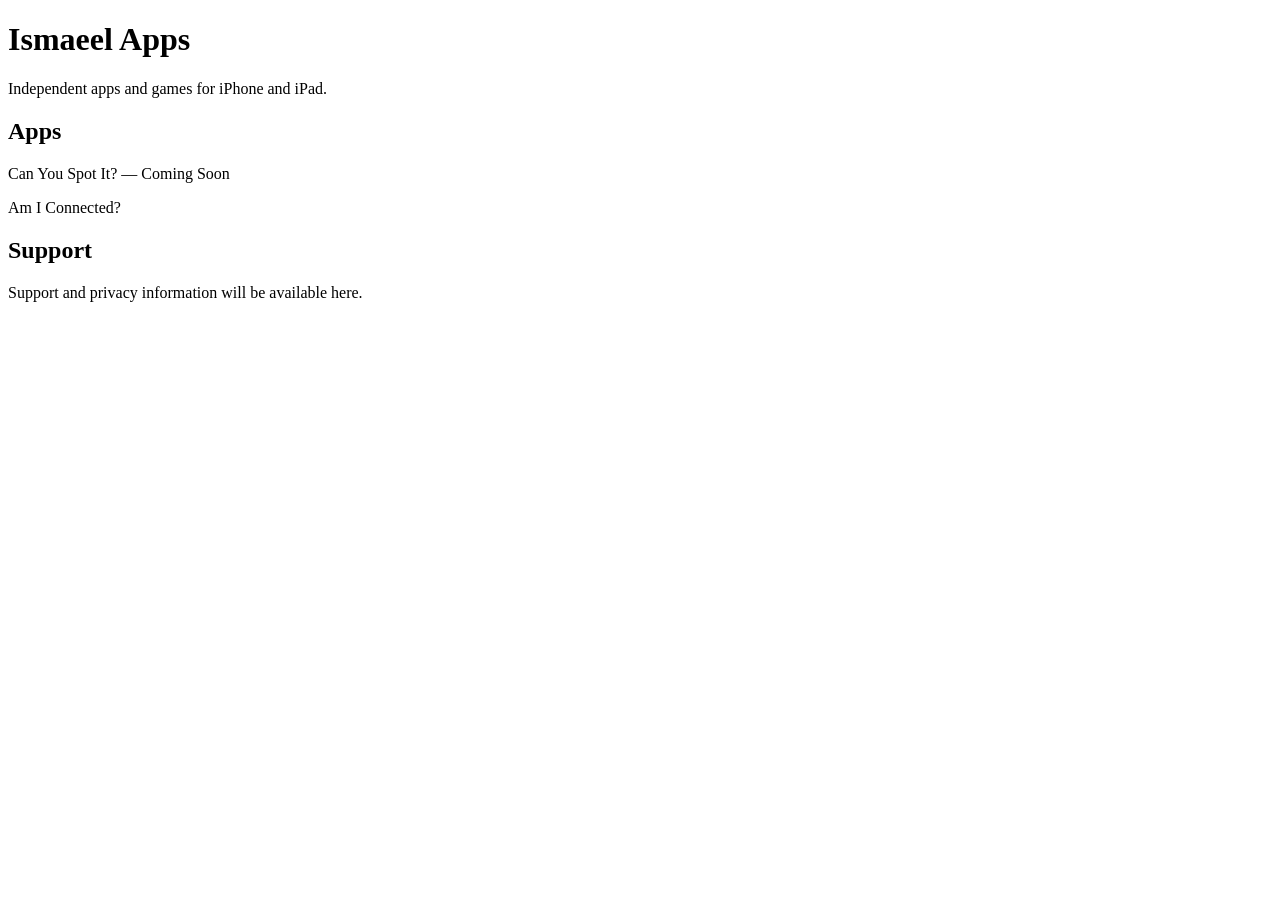
==== index.html @ 02c908ca "Create index.html" ====
<!DOCTYPE html>
<html lang="en">
<head>
  <meta charset="UTF-8">
  <meta name="viewport" content="width=device-width, initial-scale=1.0">
  <title>Ismaeel Apps</title>
</head>
<body>
  <h1>Ismaeel Apps</h1>
  <p>Independent apps and games for iPhone and iPad.</p>

  <h2>Apps</h2>
  <p>Can You Spot It? — Coming Soon</p>
  <p>Am I Connected?</p>

  <h2>Support</h2>
  <p>Support and privacy information will be available here.</p>
</body>
</html>
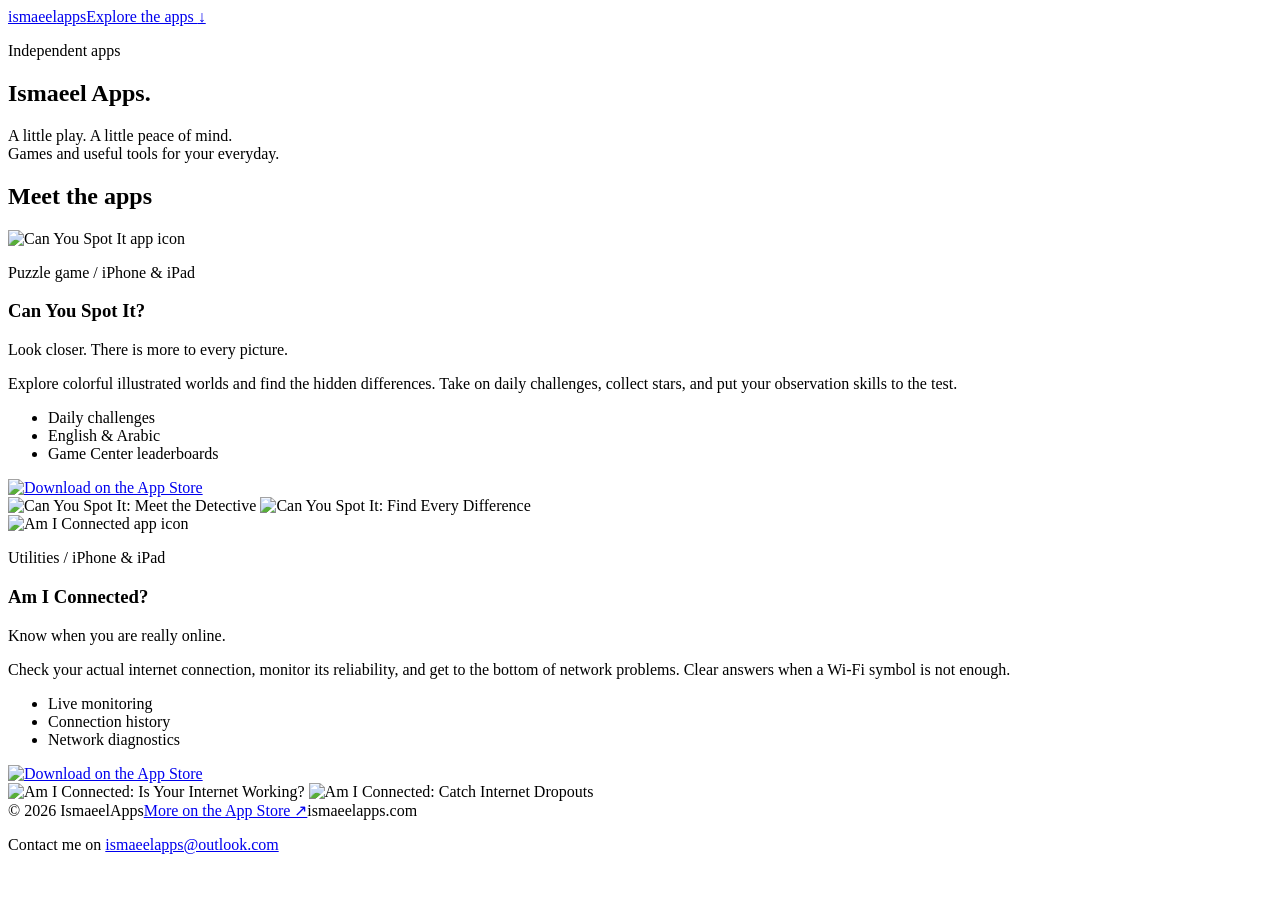
==== commit a54fd5e0: "Update index.html" ====
--- a/index.html
+++ b/index.html
@@ -1,19 +1,56 @@
-<!DOCTYPE html>
+<!doctype html>
 <html lang="en">
 <head>
-  <meta charset="UTF-8">
-  <meta name="viewport" content="width=device-width, initial-scale=1.0">
+  <meta charset="utf-8">
+  <meta name="viewport" content="width=device-width, initial-scale=1">
+  <meta name="description" content="Discover Can You Spot It? and Am I Connected? Games and useful tools for iPhone and iPad, by Ismaeel.">
   <title>Ismaeel Apps</title>
+  <link rel="stylesheet" href="styles.css">
 </head>
 <body>
-  <h1>Ismaeel Apps</h1>
-  <p>Independent apps and games for iPhone and iPad.</p>
-
-  <h2>Apps</h2>
-  <p>Can You Spot It? — Coming Soon</p>
-  <p>Am I Connected?</p>
-
-  <h2>Support</h2>
-  <p>Support and privacy information will be available here.</p>
+  <header class="masthead"><a class="brand" href="./" aria-label="Ismaeel Apps home">ismaeel<span>apps</span></a><a class="nav-link" href="#apps-title">Explore the apps <span aria-hidden="true">&#8595;</span></a></header>
+  <main>
+    <section class="intro" aria-labelledby="page-title">
+      <p class="eyebrow">Independent apps</p>
+      <h1 id="page-title">Ismaeel Apps<span class="period">.</span></h1>
+      <p class="intro-copy">A little play. A little peace of mind.<br>Games and useful tools for your everyday.</p>
+    </section>
+    <section class="apps" aria-labelledby="apps-title">
+      <div class="section-heading"><h2 id="apps-title">Meet the apps</h2></div>
+      <div id="app-list">
+        <article class="app spot">
+          <div class="app-copy">
+            <img class="app-icon" width="80" height="80" src="https://is1-ssl.mzstatic.com/image/thumb/Purple211/v4/a8/b0/1e/a8b01e7c-1949-224f-ed7f-9a76bd632468/AppIcon-1x_U007epad-0-1-85-220-0.png/512x512bb.jpg" alt="Can You Spot It app icon">
+            <p class="category">Puzzle game <span>/</span> iPhone &amp; iPad</p>
+            <h3>Can You Spot It?</h3>
+            <p>Look closer. There is more to every picture.</p>
+            <p class="description">Explore colorful illustrated worlds and find the hidden differences. Take on daily challenges, collect stars, and put your observation skills to the test.</p>
+            <ul class="features"><li>Daily challenges</li><li>English &amp; Arabic</li><li>Game Center leaderboards</li></ul>
+            <a class="store-link" href="https://apps.apple.com/qa/app/can-you-spot-it/id6802761609" aria-label="Download Can You Spot It on the App Store"><img src="https://developer.apple.com/assets/elements/badges/download-on-the-app-store.svg" width="119.66407" height="40" alt="Download on the App Store"></a>
+          </div>
+          <div class="screenshots spot-screens" aria-label="Can You Spot It screenshots">
+            <img width="221" height="480" src="https://is1-ssl.mzstatic.com/image/thumb/PurpleSource211/v4/75/97/8a/75978af8-affd-7e98-b9e9-9145c340a76f/00-Meet-The-Detective.jpg/320x480bb.jpg" alt="Can You Spot It: Meet the Detective">
+            <img width="221" height="480" src="https://is1-ssl.mzstatic.com/image/thumb/PurpleSource221/v4/94/b0/dc/94b0dc63-77b8-62f3-1cd2-6d41b727a086/01-Find-Every-Difference.jpg/320x480bb.jpg" alt="Can You Spot It: Find Every Difference">
+          </div>
+        </article>
+        <article class="app connected">
+          <div class="app-copy">
+            <img class="app-icon" width="80" height="80" loading="lazy" src="https://is1-ssl.mzstatic.com/image/thumb/Purple221/v4/ae/04/3c/ae043ca4-0691-0d8d-d878-424b7f5f40a4/AppIcon-1x_U007emarketing-0-8-0-85-220-0.png/512x512bb.jpg" alt="Am I Connected app icon">
+            <p class="category">Utilities <span>/</span> iPhone &amp; iPad</p>
+            <h3>Am I Connected?</h3>
+            <p>Know when you are really online.</p>
+            <p class="description">Check your actual internet connection, monitor its reliability, and get to the bottom of network problems. Clear answers when a Wi-Fi symbol is not enough.</p>
+            <ul class="features"><li>Live monitoring</li><li>Connection history</li><li>Network diagnostics</li></ul>
+            <a class="store-link" href="https://apps.apple.com/qa/app/am-i-connected/id6765959045" aria-label="Download Am I Connected on the App Store"><img src="https://developer.apple.com/assets/elements/badges/download-on-the-app-store.svg" width="119.66407" height="40" alt="Download on the App Store"></a>
+          </div>
+          <div class="screenshots connected-screens" aria-label="Am I Connected screenshots">
+            <img width="221" height="480" loading="lazy" src="https://is1-ssl.mzstatic.com/image/thumb/PurpleSource211/v4/3c/90/d8/3c90d848-bd65-4771-0c49-0da9e0ddbe59/01-is-your-internet-working-appstore.png/320x480bb.jpg" alt="Am I Connected: Is Your Internet Working?">
+            <img width="221" height="480" loading="lazy" src="https://is1-ssl.mzstatic.com/image/thumb/PurpleSource211/v4/8d/c0/3b/8dc03b80-821b-608f-54ad-b7df7b22c695/03-catch-internet-dropouts-appstore.png/320x480bb.jpg" alt="Am I Connected: Catch Internet Dropouts">
+          </div>
+        </article>
+      </div>
+    </section>
+  </main>
+  <footer><span>&copy; 2026 IsmaeelApps</span><a href="https://apps.apple.com/qa/developer/ismaeel-alkassas/id1476117274">More on the App Store &#8599;</a><span>ismaeelapps.com</span><p class="contact">Contact me on <a href="mailto:ismaeelapps@outlook.com">ismaeelapps@outlook.com</a></p></footer>
 </body>
 </html>
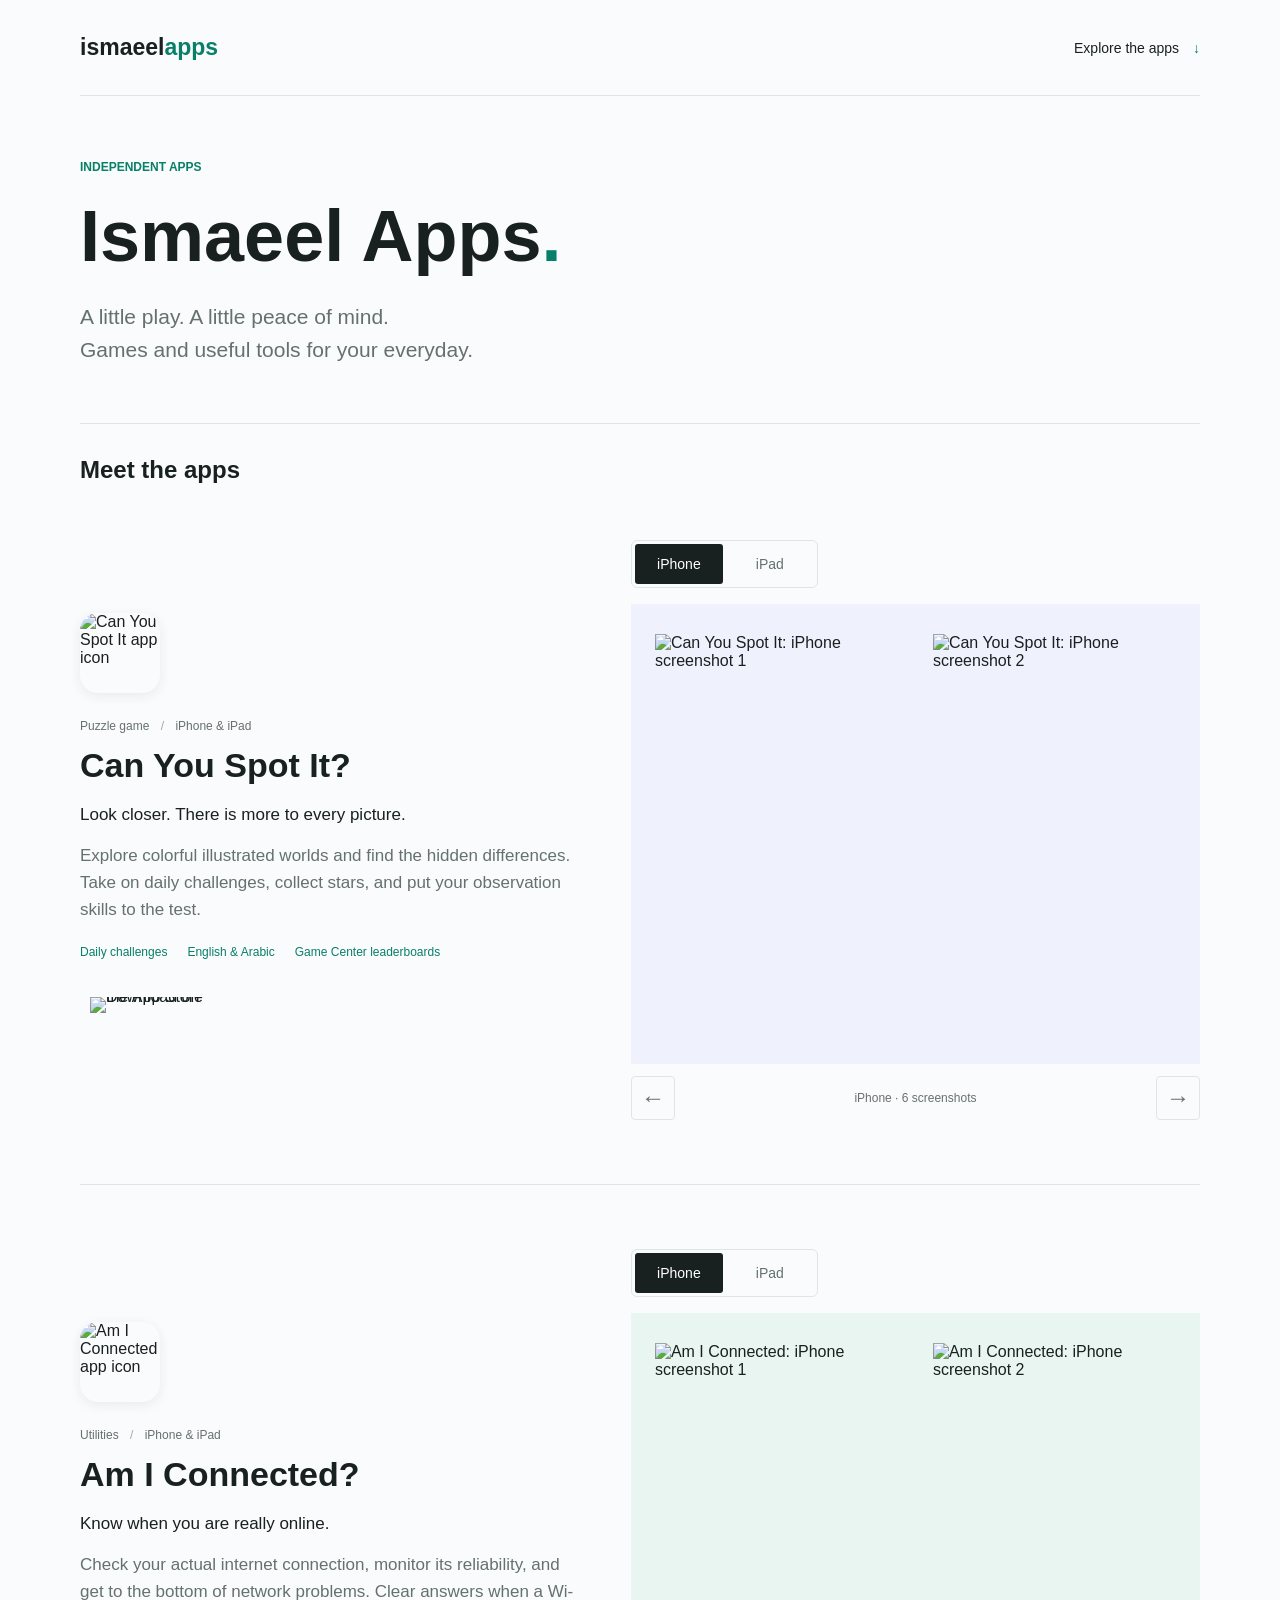
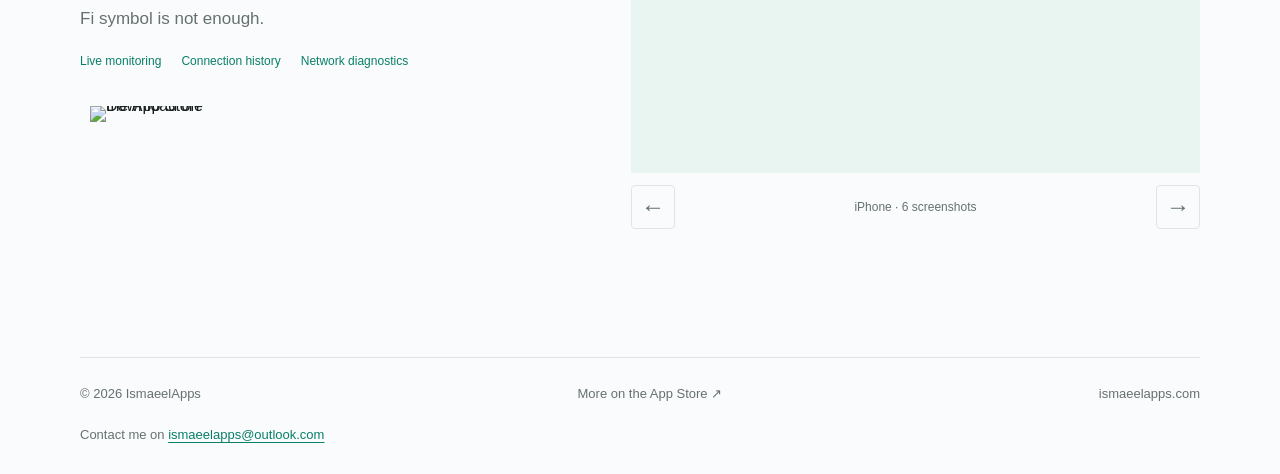
==== commit 794602b2: "Add files via upload" ====
--- a/index.html
+++ b/index.html
@@ -28,9 +28,23 @@
             <ul class="features"><li>Daily challenges</li><li>English &amp; Arabic</li><li>Game Center leaderboards</li></ul>
             <a class="store-link" href="https://apps.apple.com/qa/app/can-you-spot-it/id6802761609" aria-label="Download Can You Spot It on the App Store"><img src="https://developer.apple.com/assets/elements/badges/download-on-the-app-store.svg" width="119.66407" height="40" alt="Download on the App Store"></a>
           </div>
-          <div class="screenshots spot-screens" aria-label="Can You Spot It screenshots">
-            <img width="221" height="480" src="https://is1-ssl.mzstatic.com/image/thumb/PurpleSource211/v4/75/97/8a/75978af8-affd-7e98-b9e9-9145c340a76f/00-Meet-The-Detective.jpg/320x480bb.jpg" alt="Can You Spot It: Meet the Detective">
-            <img width="221" height="480" src="https://is1-ssl.mzstatic.com/image/thumb/PurpleSource221/v4/94/b0/dc/94b0dc63-77b8-62f3-1cd2-6d41b727a086/01-Find-Every-Difference.jpg/320x480bb.jpg" alt="Can You Spot It: Find Every Difference">
+          <div class="gallery" aria-label="Can You Spot It screenshots">
+            <div class="device-switch" role="group" aria-label="Screenshot device"><button type="button" data-device="iPhone" aria-pressed="true">iPhone</button><button type="button" data-device="iPad" aria-pressed="false">iPad</button></div>
+            <div class="screenshots spot-screens" tabindex="0" aria-label="Screenshot gallery">
+              <a class="screenshot" href="https://is1-ssl.mzstatic.com/image/thumb/PurpleSource211/v4/75/97/8a/75978af8-affd-7e98-b9e9-9145c340a76f/00-Meet-The-Detective.jpg/1200x1600bb.jpg" aria-label="Open Can You Spot It: iPhone screenshot 1"><img loading="lazy" src="https://is1-ssl.mzstatic.com/image/thumb/PurpleSource211/v4/75/97/8a/75978af8-affd-7e98-b9e9-9145c340a76f/00-Meet-The-Detective.jpg/320x480bb.jpg" alt="Can You Spot It: iPhone screenshot 1" width="221" height="480"></a>
+              <a class="screenshot" href="https://is1-ssl.mzstatic.com/image/thumb/PurpleSource221/v4/94/b0/dc/94b0dc63-77b8-62f3-1cd2-6d41b727a086/01-Find-Every-Difference.jpg/1200x1600bb.jpg" aria-label="Open Can You Spot It: iPhone screenshot 2"><img loading="lazy" src="https://is1-ssl.mzstatic.com/image/thumb/PurpleSource221/v4/94/b0/dc/94b0dc63-77b8-62f3-1cd2-6d41b727a086/01-Find-Every-Difference.jpg/320x480bb.jpg" alt="Can You Spot It: iPhone screenshot 2" width="221" height="480"></a>
+              <a class="screenshot" href="https://is1-ssl.mzstatic.com/image/thumb/PurpleSource221/v4/15/35/be/1535be8a-b15e-f356-abf7-9a5cdc4830b6/02-Explore-Colorful-Worlds.jpg/1200x1600bb.jpg" aria-label="Open Can You Spot It: iPhone screenshot 3"><img loading="lazy" src="https://is1-ssl.mzstatic.com/image/thumb/PurpleSource221/v4/15/35/be/1535be8a-b15e-f356-abf7-9a5cdc4830b6/02-Explore-Colorful-Worlds.jpg/320x480bb.jpg" alt="Can You Spot It: iPhone screenshot 3" width="221" height="480"></a>
+              <a class="screenshot" href="https://is1-ssl.mzstatic.com/image/thumb/PurpleSource211/v4/b2/6b/80/b26b80a0-1e54-7354-2341-88b84ea3dfa5/03-Daily-Challenge.jpg/1200x1600bb.jpg" aria-label="Open Can You Spot It: iPhone screenshot 4"><img loading="lazy" src="https://is1-ssl.mzstatic.com/image/thumb/PurpleSource211/v4/b2/6b/80/b26b80a0-1e54-7354-2341-88b84ea3dfa5/03-Daily-Challenge.jpg/320x480bb.jpg" alt="Can You Spot It: iPhone screenshot 4" width="221" height="480"></a>
+              <a class="screenshot" href="https://is1-ssl.mzstatic.com/image/thumb/PurpleSource211/v4/27/7f/f6/277ff67b-33d2-04c2-9224-59fd14406a17/04-Detective-Tools.jpg/1200x1600bb.jpg" aria-label="Open Can You Spot It: iPhone screenshot 5"><img loading="lazy" src="https://is1-ssl.mzstatic.com/image/thumb/PurpleSource211/v4/27/7f/f6/277ff67b-33d2-04c2-9224-59fd14406a17/04-Detective-Tools.jpg/320x480bb.jpg" alt="Can You Spot It: iPhone screenshot 5" width="221" height="480"></a>
+              <a class="screenshot" href="https://is1-ssl.mzstatic.com/image/thumb/PurpleSource221/v4/55/88/a1/5588a190-916a-b90b-9d4a-b7362fd50c9d/05-Climb-The-Rankings.jpg/1200x1600bb.jpg" aria-label="Open Can You Spot It: iPhone screenshot 6"><img loading="lazy" src="https://is1-ssl.mzstatic.com/image/thumb/PurpleSource221/v4/55/88/a1/5588a190-916a-b90b-9d4a-b7362fd50c9d/05-Climb-The-Rankings.jpg/320x480bb.jpg" alt="Can You Spot It: iPhone screenshot 6" width="221" height="480"></a>
+              <a class="screenshot" href="https://is1-ssl.mzstatic.com/image/thumb/PurpleSource221/v4/ae/fe/3d/aefe3d36-7683-487b-d402-99b6d0785a97/00-Meet-The-Detective.jpg/1200x1600bb.jpg" aria-label="Open Can You Spot It: iPad screenshot 1"><img loading="lazy" src="https://is1-ssl.mzstatic.com/image/thumb/PurpleSource221/v4/ae/fe/3d/aefe3d36-7683-487b-d402-99b6d0785a97/00-Meet-The-Detective.jpg/360x480bb.jpg" alt="Can You Spot It: iPad screenshot 1" width="221" height="480"></a>
+              <a class="screenshot" href="https://is1-ssl.mzstatic.com/image/thumb/PurpleSource221/v4/84/3b/db/843bdb99-44bb-6a54-c8d3-354768cd50de/01-Find-Every-Difference.jpg/1200x1600bb.jpg" aria-label="Open Can You Spot It: iPad screenshot 2"><img loading="lazy" src="https://is1-ssl.mzstatic.com/image/thumb/PurpleSource221/v4/84/3b/db/843bdb99-44bb-6a54-c8d3-354768cd50de/01-Find-Every-Difference.jpg/360x480bb.jpg" alt="Can You Spot It: iPad screenshot 2" width="221" height="480"></a>
+              <a class="screenshot" href="https://is1-ssl.mzstatic.com/image/thumb/PurpleSource221/v4/1c/69/58/1c6958cf-cc42-bdd3-b142-69fca5d3bac6/02-Explore-Colorful-Worlds.jpg/1200x1600bb.jpg" aria-label="Open Can You Spot It: iPad screenshot 3"><img loading="lazy" src="https://is1-ssl.mzstatic.com/image/thumb/PurpleSource221/v4/1c/69/58/1c6958cf-cc42-bdd3-b142-69fca5d3bac6/02-Explore-Colorful-Worlds.jpg/360x480bb.jpg" alt="Can You Spot It: iPad screenshot 3" width="221" height="480"></a>
+              <a class="screenshot" href="https://is1-ssl.mzstatic.com/image/thumb/PurpleSource221/v4/d2/11/0b/d2110bc6-b822-6116-812f-8ca8fb0efe3c/03-Daily-Challenge.jpg/1200x1600bb.jpg" aria-label="Open Can You Spot It: iPad screenshot 4"><img loading="lazy" src="https://is1-ssl.mzstatic.com/image/thumb/PurpleSource221/v4/d2/11/0b/d2110bc6-b822-6116-812f-8ca8fb0efe3c/03-Daily-Challenge.jpg/360x480bb.jpg" alt="Can You Spot It: iPad screenshot 4" width="221" height="480"></a>
+              <a class="screenshot" href="https://is1-ssl.mzstatic.com/image/thumb/PurpleSource211/v4/11/ae/1d/11ae1d9b-b989-f078-371a-2d34d14e59e6/04-Detective-Tools.jpg/1200x1600bb.jpg" aria-label="Open Can You Spot It: iPad screenshot 5"><img loading="lazy" src="https://is1-ssl.mzstatic.com/image/thumb/PurpleSource211/v4/11/ae/1d/11ae1d9b-b989-f078-371a-2d34d14e59e6/04-Detective-Tools.jpg/360x480bb.jpg" alt="Can You Spot It: iPad screenshot 5" width="221" height="480"></a>
+              <a class="screenshot" href="https://is1-ssl.mzstatic.com/image/thumb/PurpleSource221/v4/63/95/f1/6395f13e-9523-a1c6-fed7-b00e614029db/05-Climb-The-Rankings.jpg/1200x1600bb.jpg" aria-label="Open Can You Spot It: iPad screenshot 6"><img loading="lazy" src="https://is1-ssl.mzstatic.com/image/thumb/PurpleSource221/v4/63/95/f1/6395f13e-9523-a1c6-fed7-b00e614029db/05-Climb-The-Rankings.jpg/360x480bb.jpg" alt="Can You Spot It: iPad screenshot 6" width="221" height="480"></a>
+            </div>
+            <div class="gallery-controls"><button type="button" data-step="-1" aria-label="Previous screenshot" title="Previous screenshot">&#8592;</button><span>iPhone &amp; iPad <span aria-hidden="true">&middot;</span> 12 screenshots</span><button type="button" data-step="1" aria-label="Next screenshot" title="Next screenshot">&#8594;</button></div>
           </div>
         </article>
         <article class="app connected">
@@ -43,14 +57,91 @@
             <ul class="features"><li>Live monitoring</li><li>Connection history</li><li>Network diagnostics</li></ul>
             <a class="store-link" href="https://apps.apple.com/qa/app/am-i-connected/id6765959045" aria-label="Download Am I Connected on the App Store"><img src="https://developer.apple.com/assets/elements/badges/download-on-the-app-store.svg" width="119.66407" height="40" alt="Download on the App Store"></a>
           </div>
-          <div class="screenshots connected-screens" aria-label="Am I Connected screenshots">
-            <img width="221" height="480" loading="lazy" src="https://is1-ssl.mzstatic.com/image/thumb/PurpleSource211/v4/3c/90/d8/3c90d848-bd65-4771-0c49-0da9e0ddbe59/01-is-your-internet-working-appstore.png/320x480bb.jpg" alt="Am I Connected: Is Your Internet Working?">
-            <img width="221" height="480" loading="lazy" src="https://is1-ssl.mzstatic.com/image/thumb/PurpleSource211/v4/8d/c0/3b/8dc03b80-821b-608f-54ad-b7df7b22c695/03-catch-internet-dropouts-appstore.png/320x480bb.jpg" alt="Am I Connected: Catch Internet Dropouts">
+          <div class="gallery" aria-label="Am I Connected screenshots">
+            <div class="device-switch" role="group" aria-label="Screenshot device"><button type="button" data-device="iPhone" aria-pressed="true">iPhone</button><button type="button" data-device="iPad" aria-pressed="false">iPad</button></div>
+            <div class="screenshots connected-screens" tabindex="0" aria-label="Screenshot gallery">
+              <a class="screenshot" href="https://is1-ssl.mzstatic.com/image/thumb/PurpleSource211/v4/3c/90/d8/3c90d848-bd65-4771-0c49-0da9e0ddbe59/01-is-your-internet-working-appstore.png/1200x1600bb.jpg" aria-label="Open Am I Connected: iPhone screenshot 1"><img loading="lazy" src="https://is1-ssl.mzstatic.com/image/thumb/PurpleSource211/v4/3c/90/d8/3c90d848-bd65-4771-0c49-0da9e0ddbe59/01-is-your-internet-working-appstore.png/320x480bb.jpg" alt="Am I Connected: iPhone screenshot 1" width="221" height="480"></a>
+              <a class="screenshot" href="https://is1-ssl.mzstatic.com/image/thumb/PurpleSource211/v4/16/f7/0f/16f70f6c-5104-f13d-dfe7-53f583fc3b3f/02-test-your-speed-appstore.png/1200x1600bb.jpg" aria-label="Open Am I Connected: iPhone screenshot 2"><img loading="lazy" src="https://is1-ssl.mzstatic.com/image/thumb/PurpleSource211/v4/16/f7/0f/16f70f6c-5104-f13d-dfe7-53f583fc3b3f/02-test-your-speed-appstore.png/320x480bb.jpg" alt="Am I Connected: iPhone screenshot 2" width="221" height="480"></a>
+              <a class="screenshot" href="https://is1-ssl.mzstatic.com/image/thumb/PurpleSource211/v4/8d/c0/3b/8dc03b80-821b-608f-54ad-b7df7b22c695/03-catch-internet-dropouts-appstore.png/1200x1600bb.jpg" aria-label="Open Am I Connected: iPhone screenshot 3"><img loading="lazy" src="https://is1-ssl.mzstatic.com/image/thumb/PurpleSource211/v4/8d/c0/3b/8dc03b80-821b-608f-54ad-b7df7b22c695/03-catch-internet-dropouts-appstore.png/320x480bb.jpg" alt="Am I Connected: iPhone screenshot 3" width="221" height="480"></a>
+              <a class="screenshot" href="https://is1-ssl.mzstatic.com/image/thumb/PurpleSource221/v4/4f/3a/2b/4f3a2b31-37f2-468b-76c9-bdf66148abb0/04-check-any-website-appstore.png/1200x1600bb.jpg" aria-label="Open Am I Connected: iPhone screenshot 4"><img loading="lazy" src="https://is1-ssl.mzstatic.com/image/thumb/PurpleSource221/v4/4f/3a/2b/4f3a2b31-37f2-468b-76c9-bdf66148abb0/04-check-any-website-appstore.png/320x480bb.jpg" alt="Am I Connected: iPhone screenshot 4" width="221" height="480"></a>
+              <a class="screenshot" href="https://is1-ssl.mzstatic.com/image/thumb/PurpleSource221/v4/66/80/60/668060f5-95dd-0f6c-40af-167bad3cd52d/05-track-reliability-appstore.png/1200x1600bb.jpg" aria-label="Open Am I Connected: iPhone screenshot 5"><img loading="lazy" src="https://is1-ssl.mzstatic.com/image/thumb/PurpleSource221/v4/66/80/60/668060f5-95dd-0f6c-40af-167bad3cd52d/05-track-reliability-appstore.png/320x480bb.jpg" alt="Am I Connected: iPhone screenshot 5" width="221" height="480"></a>
+              <a class="screenshot" href="https://is1-ssl.mzstatic.com/image/thumb/PurpleSource221/v4/f5/2d/c8/f52dc82c-f15d-ba1e-3f45-7f7a8e6afa9f/06-complete-toolkit-appstore.png/1200x1600bb.jpg" aria-label="Open Am I Connected: iPhone screenshot 6"><img loading="lazy" src="https://is1-ssl.mzstatic.com/image/thumb/PurpleSource221/v4/f5/2d/c8/f52dc82c-f15d-ba1e-3f45-7f7a8e6afa9f/06-complete-toolkit-appstore.png/320x480bb.jpg" alt="Am I Connected: iPhone screenshot 6" width="221" height="480"></a>
+              <a class="screenshot" href="https://is1-ssl.mzstatic.com/image/thumb/PurpleSource221/v4/1c/47/89/1c478913-36ef-5f14-3daf-e5492037b8b7/01-is-your-internet-working-ipad.png/1200x1600bb.jpg" aria-label="Open Am I Connected: iPad screenshot 1"><img loading="lazy" src="https://is1-ssl.mzstatic.com/image/thumb/PurpleSource221/v4/1c/47/89/1c478913-36ef-5f14-3daf-e5492037b8b7/01-is-your-internet-working-ipad.png/360x480bb.jpg" alt="Am I Connected: iPad screenshot 1" width="221" height="480"></a>
+              <a class="screenshot" href="https://is1-ssl.mzstatic.com/image/thumb/PurpleSource211/v4/24/11/c3/2411c32b-cc87-e311-f505-10e2ab3ee029/02-test-your-speed-ipad.png/1200x1600bb.jpg" aria-label="Open Am I Connected: iPad screenshot 2"><img loading="lazy" src="https://is1-ssl.mzstatic.com/image/thumb/PurpleSource211/v4/24/11/c3/2411c32b-cc87-e311-f505-10e2ab3ee029/02-test-your-speed-ipad.png/360x480bb.jpg" alt="Am I Connected: iPad screenshot 2" width="221" height="480"></a>
+              <a class="screenshot" href="https://is1-ssl.mzstatic.com/image/thumb/PurpleSource221/v4/d6/3a/55/d63a55c5-e746-f6b8-09b9-2efa4c957d3c/03-catch-internet-dropouts-ipad.png/1200x1600bb.jpg" aria-label="Open Am I Connected: iPad screenshot 3"><img loading="lazy" src="https://is1-ssl.mzstatic.com/image/thumb/PurpleSource221/v4/d6/3a/55/d63a55c5-e746-f6b8-09b9-2efa4c957d3c/03-catch-internet-dropouts-ipad.png/360x480bb.jpg" alt="Am I Connected: iPad screenshot 3" width="221" height="480"></a>
+              <a class="screenshot" href="https://is1-ssl.mzstatic.com/image/thumb/PurpleSource221/v4/7c/c3/07/7cc30707-c611-b366-ea67-771cfd8876b7/04-check-any-website-ipad.png/1200x1600bb.jpg" aria-label="Open Am I Connected: iPad screenshot 4"><img loading="lazy" src="https://is1-ssl.mzstatic.com/image/thumb/PurpleSource221/v4/7c/c3/07/7cc30707-c611-b366-ea67-771cfd8876b7/04-check-any-website-ipad.png/360x480bb.jpg" alt="Am I Connected: iPad screenshot 4" width="221" height="480"></a>
+              <a class="screenshot" href="https://is1-ssl.mzstatic.com/image/thumb/PurpleSource211/v4/11/10/55/1110553e-4178-5762-35a3-0ca6a7c5c86c/05-track-reliability-ipad.png/1200x1600bb.jpg" aria-label="Open Am I Connected: iPad screenshot 5"><img loading="lazy" src="https://is1-ssl.mzstatic.com/image/thumb/PurpleSource211/v4/11/10/55/1110553e-4178-5762-35a3-0ca6a7c5c86c/05-track-reliability-ipad.png/360x480bb.jpg" alt="Am I Connected: iPad screenshot 5" width="221" height="480"></a>
+              <a class="screenshot" href="https://is1-ssl.mzstatic.com/image/thumb/PurpleSource221/v4/43/15/fd/4315fd4f-8256-b33e-704f-10f0c89cc862/06-complete-toolkit-ipad.png/1200x1600bb.jpg" aria-label="Open Am I Connected: iPad screenshot 6"><img loading="lazy" src="https://is1-ssl.mzstatic.com/image/thumb/PurpleSource221/v4/43/15/fd/4315fd4f-8256-b33e-704f-10f0c89cc862/06-complete-toolkit-ipad.png/360x480bb.jpg" alt="Am I Connected: iPad screenshot 6" width="221" height="480"></a>
+            </div>
+            <div class="gallery-controls"><button type="button" data-step="-1" aria-label="Previous screenshot" title="Previous screenshot">&#8592;</button><span>iPhone &amp; iPad <span aria-hidden="true">&middot;</span> 12 screenshots</span><button type="button" data-step="1" aria-label="Next screenshot" title="Next screenshot">&#8594;</button></div>
           </div>
         </article>
       </div>
     </section>
   </main>
   <footer><span>&copy; 2026 IsmaeelApps</span><a href="https://apps.apple.com/qa/developer/ismaeel-alkassas/id1476117274">More on the App Store &#8599;</a><span>ismaeelapps.com</span><p class="contact">Contact me on <a href="mailto:ismaeelapps@outlook.com">ismaeelapps@outlook.com</a></p></footer>
+<dialog id="viewer" aria-label="App screenshots">
+    <button class="viewer-close" type="button" data-close aria-label="Close viewer" title="Close viewer">&#215;</button>
+    <img alt="">
+    <div class="viewer-controls"><button type="button" data-step="-1" aria-label="Previous image" title="Previous image">&#8592;</button><p id="viewer-caption" aria-live="polite"></p><button type="button" data-step="1" aria-label="Next image" title="Next image">&#8594;</button></div>
+  </dialog>
+  <script>
+const viewer = document.querySelector('#viewer');
+const photo = viewer.querySelector('img');
+const caption = viewer.querySelector('#viewer-caption');
+let slides = [], current = 0, opener, touchStart;
+function show(index) {
+  current = (index + slides.length) % slides.length;
+  photo.src = slides[current].href;
+  photo.alt = slides[current].querySelector('img').alt;
+  caption.textContent = photo.alt + ' (' + (current + 1) + ' / ' + slides.length + ')';
+}
+document.querySelectorAll('.gallery').forEach(gallery => {
+  const rail = gallery.querySelector('.screenshots');
+  const links = [...gallery.querySelectorAll('.screenshot')];
+  function selectDevice(device) {
+    links.forEach(link => { link.hidden = !link.querySelector('img').alt.includes(': ' + device + ' screenshot'); });
+    gallery.querySelectorAll('[data-device]').forEach(button => button.setAttribute('aria-pressed', String(button.dataset.device === device)));
+    gallery.querySelector('.gallery-controls > span').textContent = device + ' · 6 screenshots';
+    rail.scrollLeft = 0;
+  }
+  gallery.querySelectorAll('[data-device]').forEach(button => button.addEventListener('click', () => selectDevice(button.dataset.device)));
+  selectDevice('iPhone');
+  gallery.querySelectorAll('[data-step]').forEach(button => {
+    button.addEventListener('click', () => rail.scrollBy({left: Number(button.dataset.step) * (rail.querySelector('a:not([hidden])').getBoundingClientRect().width + 18), behavior: matchMedia('(prefers-reduced-motion: reduce)').matches ? 'instant' : 'smooth'}));
+  });
+  links.forEach(link => {
+    link.addEventListener('click', event => {
+      event.preventDefault();
+      slides = links.filter(item => !item.hidden);
+      opener = link;
+      show(slides.indexOf(link));
+      viewer.showModal();
+      document.body.style.overflow = 'hidden';
+    });
+  });
+});
+viewer.querySelector('[data-close]').addEventListener('click', () => viewer.close());
+viewer.querySelectorAll('[data-step]').forEach(button => button.addEventListener('click', () => show(current + Number(button.dataset.step))));
+viewer.addEventListener('keydown', event => {
+  if (event.key === 'ArrowLeft' || event.key === 'ArrowRight') {
+    event.preventDefault();
+    show(current + (event.key === 'ArrowLeft' ? -1 : 1));
+  }
+});
+viewer.addEventListener('close', () => {
+  document.body.style.overflow = '';
+  opener?.focus({preventScroll:true});
+});
+photo.addEventListener('touchstart', event => {touchStart = event.changedTouches[0].clientX;}, {passive:true});
+photo.addEventListener('touchend', event => {
+  const delta = event.changedTouches[0].clientX - touchStart;
+  if (Math.abs(delta) > 50) show(current + (delta < 0 ? 1 : -1));
+}, {passive:true});
+photo.addEventListener('error', () => {
+  const fallback = slides[current].querySelector('img').src;
+  if (photo.src !== fallback) photo.src = fallback;
+});
+  </script>
 </body>
 </html>
--- a/styles.css
+++ b/styles.css
@@ -0,0 +1,45 @@
+:root{color-scheme:light;--paper:#fafbfc;--ink:#192020;--muted:#65716f;--accent:#087f69;--line:#dfe5e3}
+*{box-sizing:border-box}
+html{scroll-behavior:smooth}
+body{margin:0;background:var(--paper);color:var(--ink);font-family:Arial,Helvetica,sans-serif;letter-spacing:0}
+a{color:inherit;text-decoration:none}
+a:focus-visible{outline:3px solid var(--accent);outline-offset:6px}
+.masthead,main,footer{width:min(1120px,calc(100% - 48px));margin-inline:auto}
+.masthead{min-height:96px;display:flex;align-items:center;justify-content:space-between;gap:24px;border-bottom:1px solid var(--line)}
+.brand{font-size:23px;font-weight:700}.brand span{color:var(--accent)}
+.domain{font-size:13px;color:var(--muted)}
+.intro{padding:64px 0 56px;max-width:780px}
+.eyebrow{font-size:12px;text-transform:uppercase;color:var(--accent);font-weight:700;margin:0 0 24px}
+h1{font-size:72px;line-height:1.08;font-weight:600;margin:0;overflow-wrap:anywhere}.period{color:var(--accent)}
+.intro-copy{font-size:21px;line-height:1.6;color:var(--muted);margin:24px 0 0}
+.apps{border-top:1px solid var(--line);padding:32px 0 64px;min-height:240px}
+h2{font-size:24px;font-weight:600;margin:0 0 32px}
+#app-list{display:flex;flex-direction:column}
+.nav-link{font-size:14px}.nav-link span{margin-left:10px;color:var(--accent)}
+.section-heading{display:flex;justify-content:space-between;gap:20px;align-items:baseline}.section-heading>span{font-size:13px;color:var(--muted)}
+.app{display:grid;grid-template-columns:minmax(0,1fr) minmax(0,1.15fr);gap:56px;padding:24px 0 64px;align-items:center}
+.app+.app{padding-top:64px;border-top:1px solid var(--line)}
+.app-icon{display:block;border-radius:18px;object-fit:contain;box-shadow:0 3px 12px #19202014}
+.category{font-size:12px;color:var(--muted);margin:26px 0 12px}.category span{margin:0 8px;color:#a0aaa7}
+h3{font-size:34px;line-height:1.18;margin:0 0 16px;font-weight:600;overflow-wrap:anywhere}.app-copy>p:not(.category){font-size:17px;line-height:1.6;margin:0 0 14px}.app-copy .description{color:var(--muted)}
+.features{padding:0;margin:22px 0 28px;list-style:none;display:flex;flex-wrap:wrap;gap:10px 20px;font-size:12px;color:var(--accent)}
+.store-link{display:inline-block;padding:10px;line-height:0}.store-link img{display:block;width:auto;height:40px}
+.screenshots{display:flex;justify-content:center;align-items:center;gap:18px;padding:30px 24px;min-width:0}.spot-screens{background:#eff2fc}.connected-screens{background:#e9f5f0}
+.screenshots img{display:block;width:calc(50% - 9px);max-width:221px;height:auto;aspect-ratio:221/480;object-fit:contain;filter:drop-shadow(0 8px 10px #19202012)}
+@media(max-width:850px){.app{gap:28px}.screenshots{padding:24px 12px;gap:10px}h3{font-size:28px}.section-heading>span{max-width:150px;text-align:right}}
+@media(max-width:600px){.app{grid-template-columns:1fr;gap:28px;padding-bottom:40px}.app+.app{padding-top:40px}.section-heading>span{font-size:11px}.screenshots{padding:24px 20px}.app-icon{width:64px;height:64px}.nav-link{font-size:12px}.features{gap:12px}.screenshots img{max-height:390px}footer a{order:3;width:100%}}
+footer{border-top:1px solid var(--line);padding-block:28px;display:flex;flex-wrap:wrap;justify-content:space-between;gap:24px;font-size:13px;color:var(--muted)}
+.contact{flex-basis:100%;order:4;margin:0;line-height:1.6}.contact a{color:var(--accent);text-decoration:underline;text-underline-offset:3px;overflow-wrap:anywhere}
+.gallery{min-width:0}.gallery .screenshots{justify-content:flex-start;overflow-x:auto;scroll-snap-type:x mandatory;scroll-padding:24px;align-items:stretch}
+.device-switch{display:inline-flex;border:1px solid var(--line);border-radius:6px;padding:3px;margin-bottom:16px;gap:3px}.device-switch button{min-width:88px;min-height:40px;padding:8px 16px;border:0;border-radius:3px;background:transparent;color:var(--muted);font-size:14px}.device-switch button[aria-pressed="true"]{background:var(--ink);color:white}.screenshot[hidden]{display:none}
+.screenshot{display:block;flex:0 0 72%;max-width:260px;scroll-snap-align:start;cursor:zoom-in}.gallery .screenshot img{width:100%;height:400px;max-width:none;max-height:none;aspect-ratio:auto;object-fit:contain;filter:none}
+.gallery-controls{display:flex;align-items:center;justify-content:space-between;gap:12px;padding-top:12px;font-size:12px;color:var(--muted)}
+button{font:inherit;cursor:pointer}button:focus-visible,.screenshots:focus-visible{outline:3px solid var(--accent);outline-offset:3px}
+.gallery-controls button,.viewer-controls button,.viewer-close{display:grid;place-items:center;width:44px;height:44px;flex-shrink:0;border:1px solid var(--line);border-radius:4px;background:transparent;color:inherit;font-size:24px}
+#viewer{position:fixed;inset:0;width:100%;height:100%;height:100dvh;max-width:none;max-height:none;margin:0;border:0;padding:64px 24px 20px;background:#101413;color:#fff}
+#viewer[open]{display:flex;flex-direction:column;align-items:center;gap:16px}#viewer::backdrop{background:#101413}
+#viewer>img{display:block;width:100%;min-height:0;flex:1;object-fit:contain;touch-action:pan-y pinch-zoom}
+.viewer-close{position:absolute;top:12px;right:16px}.viewer-controls{display:flex;align-items:center;justify-content:center;gap:20px;width:100%;max-width:720px}.viewer-controls p{flex:1;text-align:center;font-size:14px;line-height:1.4;margin:0}
+@media(max-width:600px){.gallery .screenshot img{height:350px}#viewer{padding-inline:12px}.viewer-controls{gap:10px}.viewer-controls p{font-size:12px}}
+@media(prefers-reduced-motion:reduce){html{scroll-behavior:auto}}
+@media(max-width:600px){.masthead,main,footer{width:calc(100% - 40px)}.masthead{min-height:80px}.domain{display:none}.intro{padding:64px 0 48px}h1{font-size:48px}.intro-copy{font-size:18px}#app-list{grid-template-columns:1fr}footer{flex-wrap:wrap}}
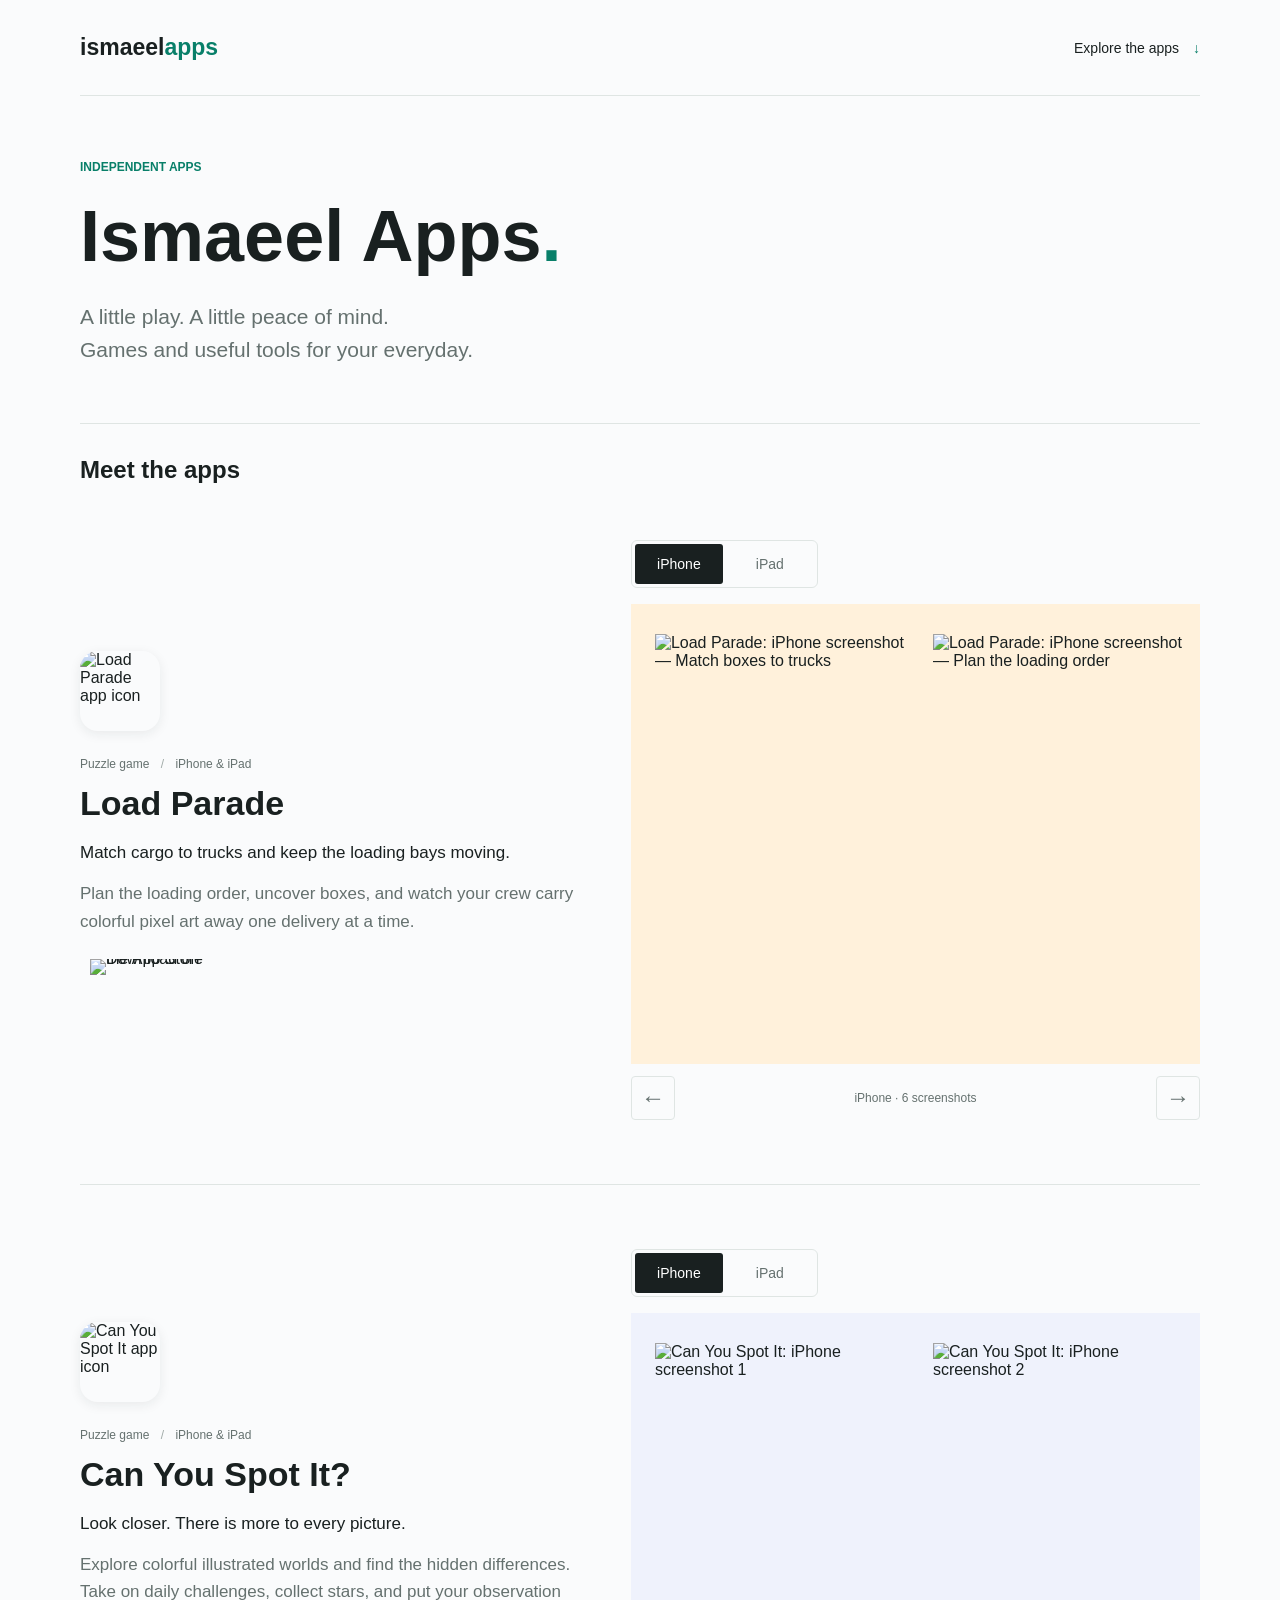
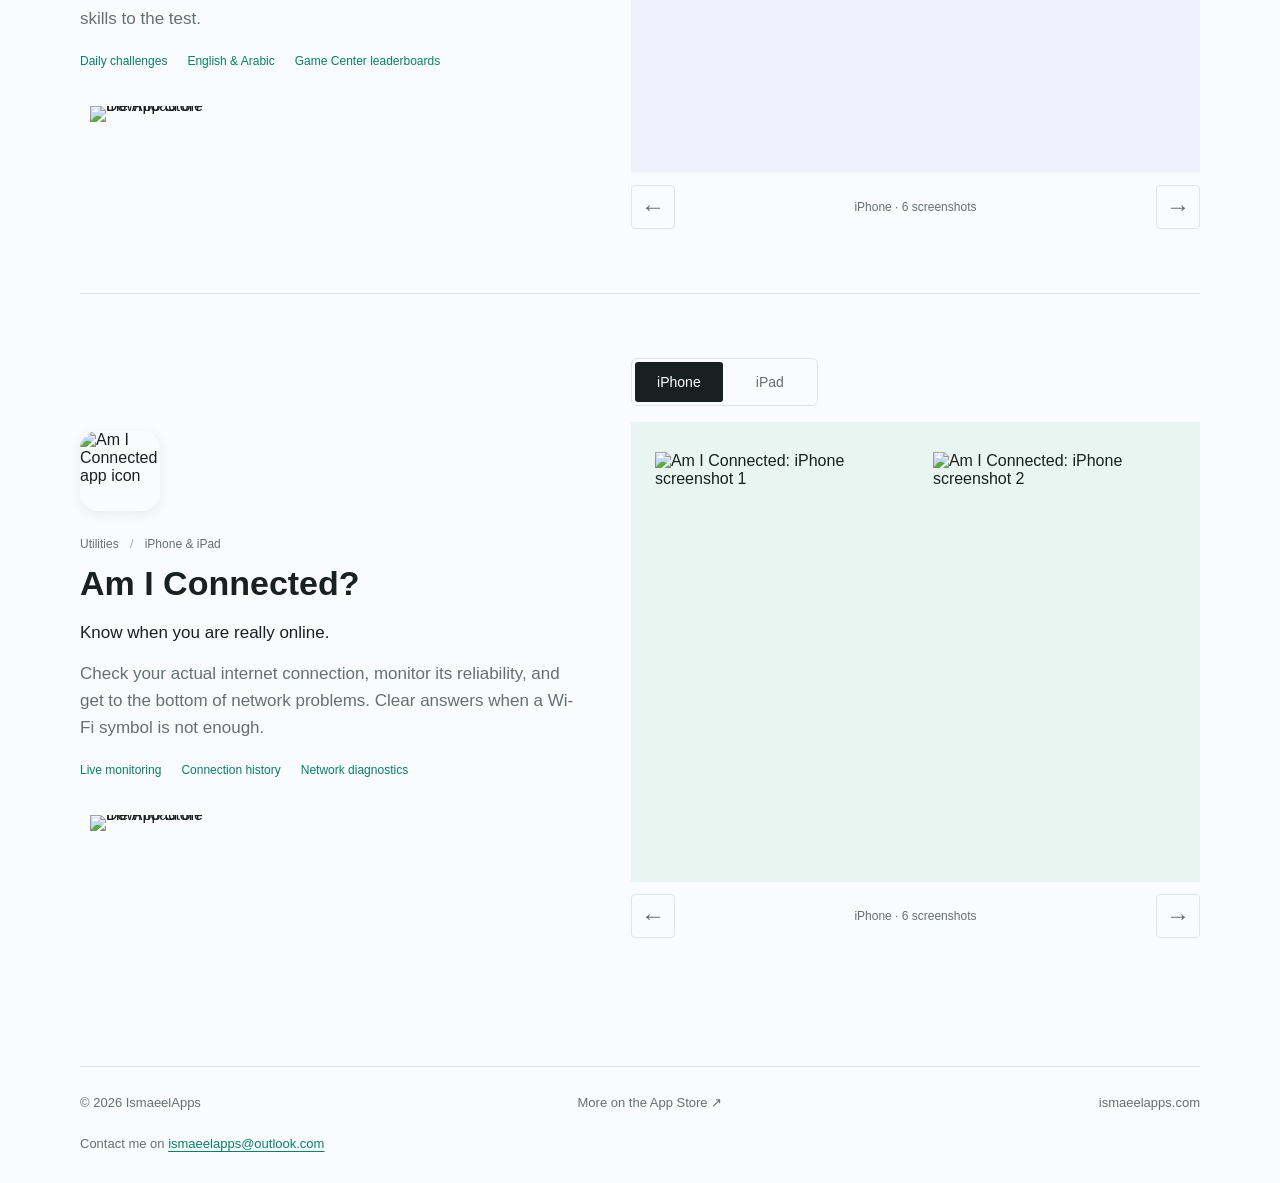
==== commit 0a4325d7: "Add Load Parade to the homepage" ====
--- a/index.html
+++ b/index.html
@@ -3,7 +3,7 @@
 <head>
   <meta charset="utf-8">
   <meta name="viewport" content="width=device-width, initial-scale=1">
-  <meta name="description" content="Discover Can You Spot It? and Am I Connected? Games and useful tools for iPhone and iPad, by Ismaeel.">
+  <meta name="description" content="Discover Load Parade, Can You Spot It?, and Am I Connected? Games and useful tools for iPhone and iPad, by Ismaeel.">
   <title>Ismaeel Apps</title>
   <link rel="stylesheet" href="styles.css">
 </head>
@@ -18,6 +18,34 @@
     <section class="apps" aria-labelledby="apps-title">
       <div class="section-heading"><h2 id="apps-title">Meet the apps</h2></div>
       <div id="app-list">
+        <article class="app load-parade" aria-labelledby="load-parade-title">
+          <div class="app-copy">
+            <img class="app-icon" width="80" height="80" src="https://is1-ssl.mzstatic.com/image/thumb/Purple221/v4/2b/47/ab/2b47abf8-112a-2a02-b3f9-aebf467a92ab/AppIcon-0-0-1x_U007emarketing-0-8-0-85-220.png/512x512bb.jpg" alt="Load Parade app icon">
+            <p class="category">Puzzle game <span>/</span> iPhone &amp; iPad</p>
+            <h3 id="load-parade-title">Load Parade</h3>
+            <p>Match cargo to trucks and keep the loading bays moving.</p>
+            <p class="description">Plan the loading order, uncover boxes, and watch your crew carry colorful pixel art away one delivery at a time.</p>
+            <a class="store-link" href="https://apps.apple.com/app/id6818618655" aria-label="Download Load Parade on the App Store"><img src="https://developer.apple.com/assets/elements/badges/download-on-the-app-store.svg" width="119.66407" height="40" alt="Download on the App Store"></a>
+          </div>
+          <div class="gallery" aria-label="Load Parade screenshots">
+            <div class="device-switch" role="group" aria-label="Screenshot device"><button type="button" data-device="iPhone" aria-pressed="true">iPhone</button><button type="button" data-device="iPad" aria-pressed="false">iPad</button></div>
+            <div class="screenshots load-parade-screens" tabindex="0" aria-label="Screenshot gallery">
+              <a class="screenshot" href="https://is1-ssl.mzstatic.com/image/thumb/PurpleSource221/v4/ec/86/44/ec8644bb-78e1-a3e8-cea5-e2d05675ae56/01-match.png/736x1600bb.jpg" aria-label="Open Load Parade: iPhone screenshot — Match boxes to trucks"><img loading="lazy" src="https://is1-ssl.mzstatic.com/image/thumb/PurpleSource221/v4/ec/86/44/ec8644bb-78e1-a3e8-cea5-e2d05675ae56/01-match.png/221x480bb.jpg" alt="Load Parade: iPhone screenshot — Match boxes to trucks" width="221" height="480"></a>
+              <a class="screenshot" href="https://is1-ssl.mzstatic.com/image/thumb/PurpleSource221/v4/52/90/ab/5290ab3f-8a6c-e89a-c5ab-5ce7c401a625/02-plan.png/736x1600bb.jpg" aria-label="Open Load Parade: iPhone screenshot — Plan the loading order"><img loading="lazy" src="https://is1-ssl.mzstatic.com/image/thumb/PurpleSource221/v4/52/90/ab/5290ab3f-8a6c-e89a-c5ab-5ce7c401a625/02-plan.png/221x480bb.jpg" alt="Load Parade: iPhone screenshot — Plan the loading order" width="221" height="480"></a>
+              <a class="screenshot" href="https://is1-ssl.mzstatic.com/image/thumb/PurpleSource221/v4/6f/8b/03/6f8b034f-0eec-4dbd-0667-afbd1bcc9642/03-discover.png/736x1600bb.jpg" aria-label="Open Load Parade: iPhone screenshot — Discover puzzle twists"><img loading="lazy" src="https://is1-ssl.mzstatic.com/image/thumb/PurpleSource221/v4/6f/8b/03/6f8b034f-0eec-4dbd-0667-afbd1bcc9642/03-discover.png/221x480bb.jpg" alt="Load Parade: iPhone screenshot — Discover puzzle twists" width="221" height="480"></a>
+              <a class="screenshot" href="https://is1-ssl.mzstatic.com/image/thumb/PurpleSource221/v4/e7/91/bc/e791bcbb-d79f-dce9-b580-d3b76d7d75c9/04-crew.png/736x1600bb.jpg" aria-label="Open Load Parade: iPhone screenshot — Build your crew"><img loading="lazy" src="https://is1-ssl.mzstatic.com/image/thumb/PurpleSource221/v4/e7/91/bc/e791bcbb-d79f-dce9-b580-d3b76d7d75c9/04-crew.png/221x480bb.jpg" alt="Load Parade: iPhone screenshot — Build your crew" width="221" height="480"></a>
+              <a class="screenshot" href="https://is1-ssl.mzstatic.com/image/thumb/PurpleSource211/v4/29/fe/17/29fe1701-3446-aa65-a048-51ba61670f7b/05-tools.png/736x1600bb.jpg" aria-label="Open Load Parade: iPhone screenshot — Use tools"><img loading="lazy" src="https://is1-ssl.mzstatic.com/image/thumb/PurpleSource211/v4/29/fe/17/29fe1701-3446-aa65-a048-51ba61670f7b/05-tools.png/221x480bb.jpg" alt="Load Parade: iPhone screenshot — Use tools" width="221" height="480"></a>
+              <a class="screenshot" href="https://is1-ssl.mzstatic.com/image/thumb/PurpleSource221/v4/14/1d/32/141d32d5-ced2-252e-3c1a-9f1587cb5c28/06-pass.png/736x1600bb.jpg" aria-label="Open Load Parade: iPhone screenshot — Explore the dispatch pass"><img loading="lazy" src="https://is1-ssl.mzstatic.com/image/thumb/PurpleSource221/v4/14/1d/32/141d32d5-ced2-252e-3c1a-9f1587cb5c28/06-pass.png/221x480bb.jpg" alt="Load Parade: iPhone screenshot — Explore the dispatch pass" width="221" height="480"></a>
+              <a class="screenshot" href="https://is1-ssl.mzstatic.com/image/thumb/PurpleSource211/v4/0a/94/36/0a943658-d83d-2dc7-69bf-815355771053/01-match.png/1199x1600bb.jpg" aria-label="Open Load Parade: iPad screenshot — Match boxes to trucks"><img loading="lazy" src="https://is1-ssl.mzstatic.com/image/thumb/PurpleSource211/v4/0a/94/36/0a943658-d83d-2dc7-69bf-815355771053/01-match.png/360x480bb.jpg" alt="Load Parade: iPad screenshot — Match boxes to trucks" width="360" height="480"></a>
+              <a class="screenshot" href="https://is1-ssl.mzstatic.com/image/thumb/PurpleSource221/v4/da/be/72/dabe72a2-e3ab-631e-8171-12c0e754c069/02-plan.png/1199x1600bb.jpg" aria-label="Open Load Parade: iPad screenshot — Plan the loading order"><img loading="lazy" src="https://is1-ssl.mzstatic.com/image/thumb/PurpleSource221/v4/da/be/72/dabe72a2-e3ab-631e-8171-12c0e754c069/02-plan.png/360x480bb.jpg" alt="Load Parade: iPad screenshot — Plan the loading order" width="360" height="480"></a>
+              <a class="screenshot" href="https://is1-ssl.mzstatic.com/image/thumb/PurpleSource221/v4/47/e0/6a/47e06a13-46b2-9445-d624-2c487c3b990d/03-discover.png/1199x1600bb.jpg" aria-label="Open Load Parade: iPad screenshot — Discover puzzle twists"><img loading="lazy" src="https://is1-ssl.mzstatic.com/image/thumb/PurpleSource221/v4/47/e0/6a/47e06a13-46b2-9445-d624-2c487c3b990d/03-discover.png/360x480bb.jpg" alt="Load Parade: iPad screenshot — Discover puzzle twists" width="360" height="480"></a>
+              <a class="screenshot" href="https://is1-ssl.mzstatic.com/image/thumb/PurpleSource221/v4/7f/1e/9d/7f1e9d73-fcfd-c5f4-153e-9117ffc39168/04-crew.png/1199x1600bb.jpg" aria-label="Open Load Parade: iPad screenshot — Build your crew"><img loading="lazy" src="https://is1-ssl.mzstatic.com/image/thumb/PurpleSource221/v4/7f/1e/9d/7f1e9d73-fcfd-c5f4-153e-9117ffc39168/04-crew.png/360x480bb.jpg" alt="Load Parade: iPad screenshot — Build your crew" width="360" height="480"></a>
+              <a class="screenshot" href="https://is1-ssl.mzstatic.com/image/thumb/PurpleSource221/v4/d6/a3/bf/d6a3bf7f-9621-0e5a-7911-edff120b1be9/05-tools.png/1199x1600bb.jpg" aria-label="Open Load Parade: iPad screenshot — Use tools"><img loading="lazy" src="https://is1-ssl.mzstatic.com/image/thumb/PurpleSource221/v4/d6/a3/bf/d6a3bf7f-9621-0e5a-7911-edff120b1be9/05-tools.png/360x480bb.jpg" alt="Load Parade: iPad screenshot — Use tools" width="360" height="480"></a>
+              <a class="screenshot" href="https://is1-ssl.mzstatic.com/image/thumb/PurpleSource221/v4/fc/4d/f1/fc4df1d1-6fec-5575-137e-35cf05061d8f/06-pass.png/1199x1600bb.jpg" aria-label="Open Load Parade: iPad screenshot — Explore the dispatch pass"><img loading="lazy" src="https://is1-ssl.mzstatic.com/image/thumb/PurpleSource221/v4/fc/4d/f1/fc4df1d1-6fec-5575-137e-35cf05061d8f/06-pass.png/360x480bb.jpg" alt="Load Parade: iPad screenshot — Explore the dispatch pass" width="360" height="480"></a>
+            </div>
+            <div class="gallery-controls"><button type="button" data-step="-1" aria-label="Previous screenshot" title="Previous screenshot">&#8592;</button><span>iPhone &amp; iPad <span aria-hidden="true">&middot;</span> 12 screenshots</span><button type="button" data-step="1" aria-label="Next screenshot" title="Next screenshot">&#8594;</button></div>
+          </div>
+        </article>
         <article class="app spot">
           <div class="app-copy">
             <img class="app-icon" width="80" height="80" src="https://is1-ssl.mzstatic.com/image/thumb/Purple211/v4/a8/b0/1e/a8b01e7c-1949-224f-ed7f-9a76bd632468/AppIcon-1x_U007epad-0-1-85-220-0.png/512x512bb.jpg" alt="Can You Spot It app icon">
--- a/styles.css
+++ b/styles.css
@@ -43,3 +43,4 @@
 @media(max-width:600px){.gallery .screenshot img{height:350px}#viewer{padding-inline:12px}.viewer-controls{gap:10px}.viewer-controls p{font-size:12px}}
 @media(prefers-reduced-motion:reduce){html{scroll-behavior:auto}}
 @media(max-width:600px){.masthead,main,footer{width:calc(100% - 40px)}.masthead{min-height:80px}.domain{display:none}.intro{padding:64px 0 48px}h1{font-size:48px}.intro-copy{font-size:18px}#app-list{grid-template-columns:1fr}footer{flex-wrap:wrap}}
+.load-parade-screens{background:#fff1db}
